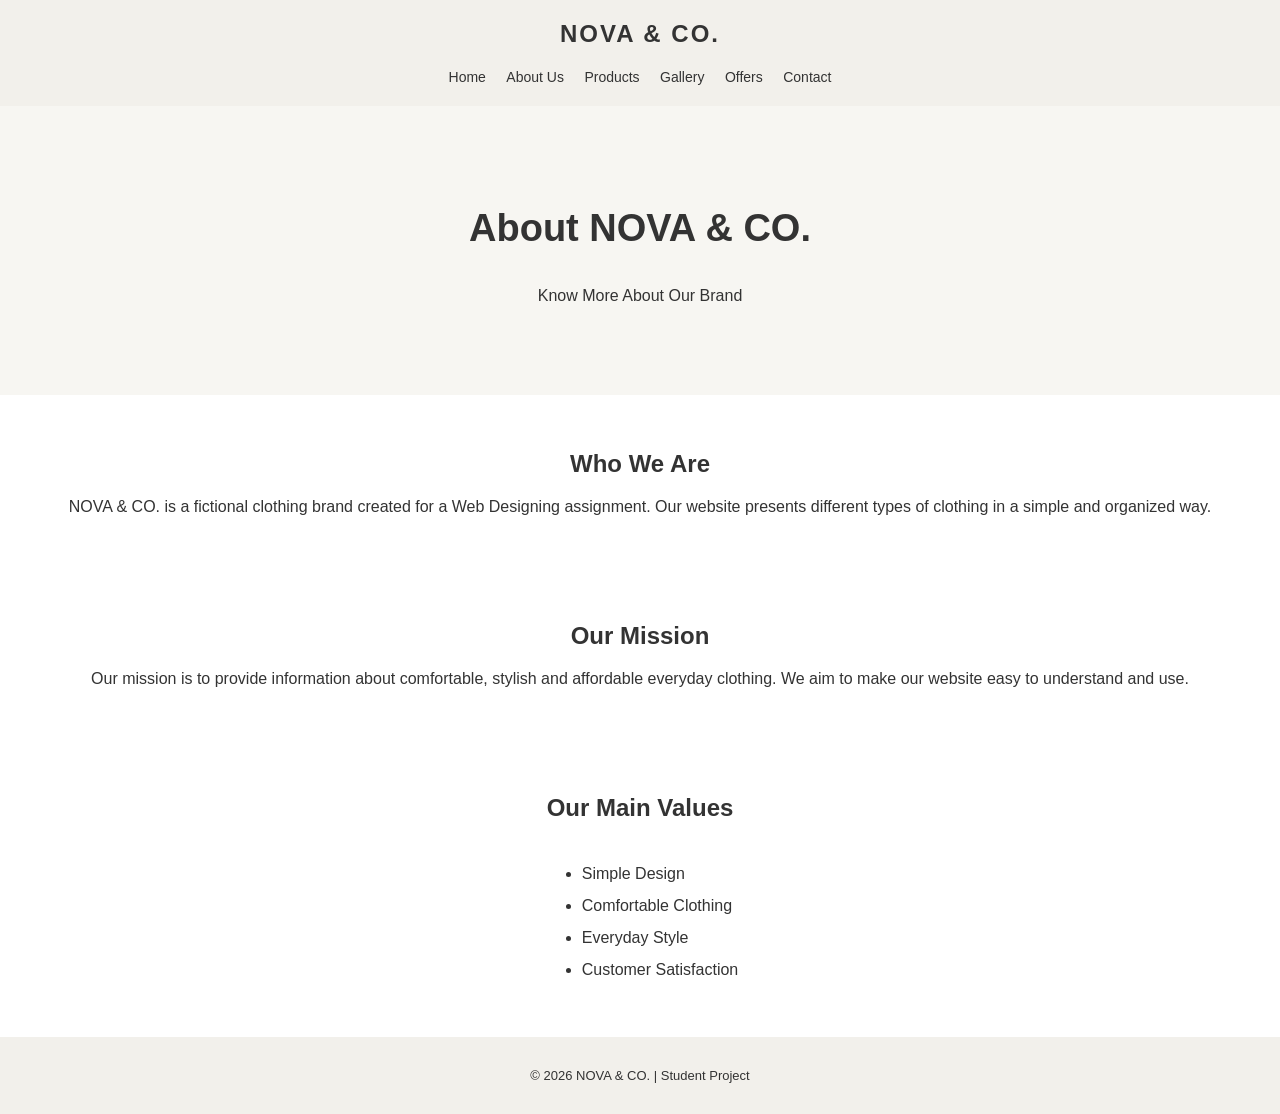
==== about.html @ c16a1593 "first commit" ====
<!DOCTYPE html>
<html lang="en">
<head>
    <meta charset="UTF-8">
    <meta name="viewport" content="width=device-width, initial-scale=1.0">
    <title>About Us | NOVA & CO.</title>
    <link rel="stylesheet" href="style.css">
</head>
<body>

    <header>
        <h2>NOVA & CO.</h2>

        <nav>
            <a href="index.html">Home</a>
            <a href="about.html">About Us</a>
            <a href="products.html">Products</a>
            <a href="gallery.html">Gallery</a>
            <a href="offers.html">Offers</a>
            <a href="contact.html">Contact</a>
        </nav>
    </header>

    <main>
        <section class="welcome">
            <h1>About NOVA & CO.</h1>
            <p>Know More About Our Brand</p>
        </section>

        <section class="intro">
            <h2>Who We Are</h2>
            <p>
                NOVA & CO. is a fictional clothing brand created
                for a Web Designing assignment.
                Our website presents different types of clothing
                in a simple and organized way.
            </p>
        </section>

        <section class="intro">
            <h2>Our Mission</h2>
            <p>
                Our mission is to provide information about
                comfortable, stylish and affordable everyday clothing.
                We aim to make our website easy to understand and use.
            </p>
        </section>

        <section class="categories">
            <h2>Our Main Values</h2>
            <ul>
                <li>Simple Design</li>
                <li>Comfortable Clothing</li>
                <li>Everyday Style</li>
                <li>Customer Satisfaction</li>
            </ul>
        </section>
    </main>

    <footer>
        <p>&copy; 2026 NOVA & CO. | Student Project</p>
    </footer>

</body>
</html>
---- style.css ----
body {
    font-family: Arial, sans-serif;
    margin: 0;
    background-color: white;
    color: #333333;
}

header {
    background-color: #f2f0eb;
    padding: 20px;
    text-align: center;
}

header h2 {
    margin-top: 0;
    letter-spacing: 2px;
}

nav {
    margin-top: 15px;
}

nav a {
    text-decoration: none;
    color: #333333;
    margin: 8px;
    font-size: 14px;
}

nav a:hover {
    color: #987b55;
}

.welcome {
    background-color: #f7f6f2;
    text-align: center;
    padding: 70px 20px;
}

.welcome h1 {
    font-size: 38px;
}

.welcome p {
    line-height: 1.7;
}

.button {
    display: inline-block;
    background-color: #333333;
    color: white;
    text-decoration: none;
    padding: 12px 20px;
    margin-top: 15px;
}

.button:hover {
    background-color: #987b55;
}

.intro,
.categories {
    padding: 35px 20px;
    text-align: center;
}

.categories ul {
    display: inline-block;
    text-align: left;
    line-height: 2;
}

footer {
    background-color: #f2f0eb;
    text-align: center;
    padding: 18px;
    font-size: 13px;
}

@media (max-width: 600px) {
    nav a {
        display: inline-block;
        margin: 8px 5px;
    }

    .welcome h1 {
        font-size: 29px;
    }
}


/* Product table */

.product-list {
    padding: 30px 20px;
    text-align: center;
}

table {
    width: 90%;
    margin: 20px auto;
    border-collapse: collapse;
}

th, td {
    border: 1px solid #cccccc;
    padding: 12px;
    text-align: center;
}

th {
    background-color: #f2f0eb;
}

tr:hover {
    background-color: #f7f6f2;
}

@media (max-width: 600px) {
    table {
        width: 100%;
        font-size: 12px;
    }

    th, td {
        padding: 7px 4px;
    }
}


.gallery {
    display: grid;
    grid-template-columns: repeat(2, 1fr);
    gap: 25px;
    padding: 30px;
}

.photo {
    text-align: center;
    border: 1px solid #dddddd;
    padding: 12px;
    background-color: #ffffff;
}

.photo img {
    width: 100%;
    height: 1000px;
    object-fit: cover;
    display: block;
}

.photo p {
    margin-bottom: 5px;
    font-weight: bold;
}

@media (max-width: 600px) {
    .gallery {
        grid-template-columns: 1fr;
        padding: 15px;
    }

    .photo img {
        height: 1000px;
    }
}

.offer-list {
    display: grid;
    grid-template-columns: repeat(3, 1fr);
    gap: 20px;
    padding: 30px;
}

.offer-card {
    background-color: #f7f6f2;
    border: 1px solid #dddddd;
    padding: 25px 15px;
    text-align: center;
    border-radius: 8px;
}

.offer-card h2 {
    color: #8b5e3c;
    font-size: 28px;
}

.offer-card h3 {
    color: #333333;
}

.offer-card p {
    line-height: 1.6;
}

@media (max-width: 600px) {
    .offer-list {
        grid-template-columns: 1fr;
        padding: 15px;
    }
}

.contact-form {
    max-width: 600px;
    margin: 30px auto;
    padding: 25px;
    background-color: #f7f6f2;
    border: 1px solid #dddddd;
    border-radius: 8px;
}

.contact-form label {
    display: block;
    margin-top: 15px;
    margin-bottom: 6px;
    font-weight: bold;
}

.contact-form input,
.contact-form select,
.contact-form textarea {
    width: 100%;
    padding: 12px;
    border: 1px solid #cccccc;
    border-radius: 4px;
    font-family: Arial, sans-serif;
    font-size: 15px;
    box-sizing: border-box;
}

.contact-form textarea {
    resize: vertical;
}

.contact-form button {
    margin-top: 20px;
    padding: 12px 22px;
    background-color: #333333;
    color: white;
    border: none;
    border-radius: 4px;
    cursor: pointer;
}

.contact-form button:hover {
    background-color: #8b5e3c;
}

@media (max-width: 600px) {
    .contact-form {
        margin: 20px 15px;
        padding: 18px;
    }
}
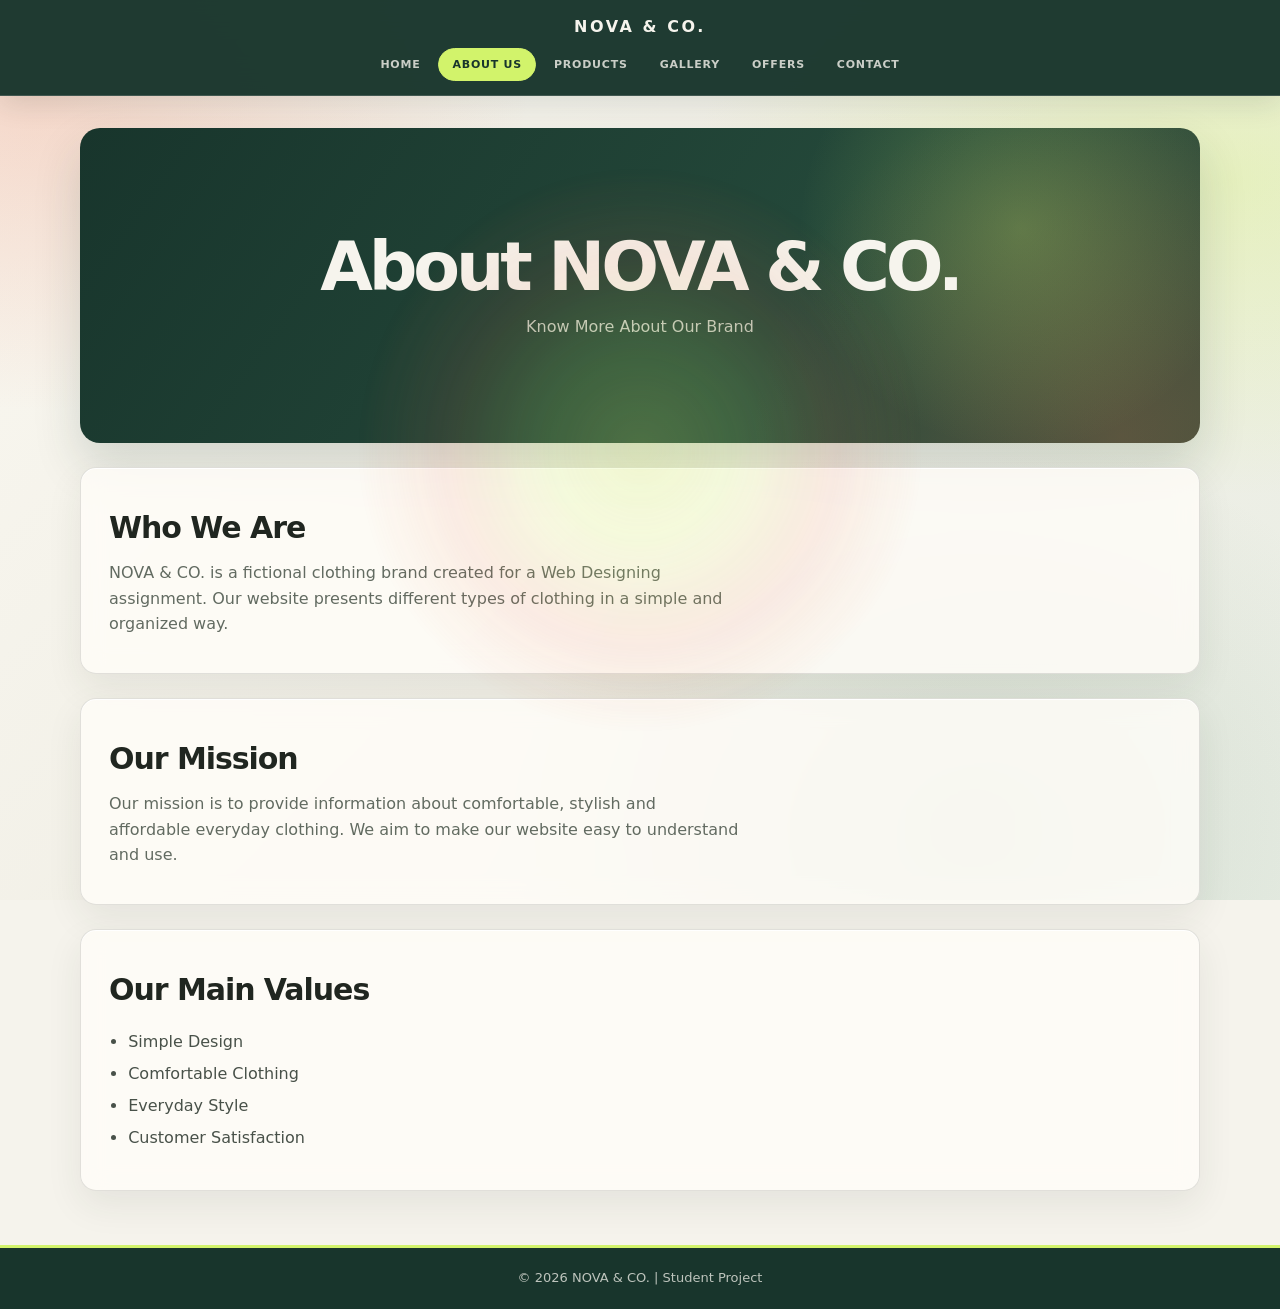
==== commit 84f692a1: "Redesign NOVA pages and add spotlight" ====
--- a/about.html
+++ b/about.html
@@ -14,7 +14,7 @@
 
         <nav>
             <a href="index.html">Home</a>
-            <a href="about.html">About Us</a>
+            <a href="about.html" aria-current="page">About Us</a>
             <a href="products.html">Products</a>
             <a href="gallery.html">Gallery</a>
             <a href="offers.html">Offers</a>
@@ -62,5 +62,6 @@
         <p>&copy; 2026 NOVA & CO. | Student Project</p>
     </footer>
 
+    <script src="spotlight.js"></script>
 </body>
 </html>
--- a/style.css
+++ b/style.css
@@ -1,232 +1,466 @@
+:root {
+    --paper: #f5f3ec;
+    --ink: #202620;
+    --accent: #e76f4b;
+    --panel: rgba(255, 253, 248, 0.82);
+    --edge: rgba(32, 38, 32, 0.2);
+}
+
+* {
+    box-sizing: border-box;
+}
 
 body {
-    font-family: Arial, sans-serif;
     margin: 0;
-    background-color: white;
-    color: #333333;
+    min-height: 100vh;
+    font-family: "Segoe UI", system-ui, sans-serif;
+    color: var(--ink);
+    background-color: var(--paper);
+    background-image:
+        radial-gradient(ellipse at 12% 16%, rgba(255, 111, 145, 0.72), transparent 34%),
+        radial-gradient(ellipse at 87% 19%, rgba(255, 190, 74, 0.62), transparent 31%),
+        radial-gradient(ellipse at 72% 78%, rgba(61, 202, 185, 0.64), transparent 34%),
+        radial-gradient(ellipse at 18% 83%, rgba(112, 117, 235, 0.52), transparent 33%),
+        linear-gradient(135deg, #f4e6eb 0%, #e8e9f7 48%, #e3f1ec 100%);
+    background-attachment: fixed;
+    line-height: 1.6;
+}
+
+.products-page {
+    --spotlight-x: 50vw;
+    --spotlight-y: 28vh;
+    background-color: #e9dfd0;
+    background-image:
+        radial-gradient(ellipse at 4% 16%, rgba(231, 83, 57, 0.95), transparent 32%),
+        radial-gradient(ellipse at 96% 12%, rgba(246, 180, 52, 0.9), transparent 31%),
+        radial-gradient(ellipse at 88% 82%, rgba(36, 112, 105, 0.88), transparent 36%),
+        radial-gradient(ellipse at 8% 94%, rgba(68, 87, 157, 0.78), transparent 34%),
+        linear-gradient(135deg, #f2e6d2 0%, #f2c5a4 48%, #c9d8bd 100%);
+    background-attachment: fixed;
+}
+
+.products-page::before {
+    position: fixed;
+    z-index: 0;
+    inset: 0;
+    background: radial-gradient(430px circle at var(--spotlight-x) var(--spotlight-y), rgba(255, 255, 255, 0.62), rgba(255, 212, 117, 0.2) 42%, transparent 74%);
+    content: "";
+    pointer-events: none;
+    transition: background-position 140ms ease-out;
+}
+
+.products-page main,
+.products-page footer {
+    position: relative;
+    z-index: 1;
+}
+
+.products-page .welcome,
+.products-page .intro,
+.products-page .categories,
+.products-page .product-list {
+    color: #292a31;
+    border-color: rgba(56, 58, 49, 0.25);
+    background: rgba(255, 253, 248, 0.58);
+    border-radius: 18px;
+    -webkit-backdrop-filter: blur(14px) saturate(1.15);
+    backdrop-filter: blur(14px) saturate(1.15);
+    box-shadow: 0 18px 42px rgba(68, 57, 42, 0.12), inset 0 1px 0 rgba(255, 255, 255, 0.86);
+    transition: transform 180ms ease, box-shadow 180ms ease;
+}
+
+.products-page .welcome:hover,
+.products-page .intro:hover,
+.products-page .categories:hover,
+.products-page .product-list:hover {
+    transform: translateY(-2px);
+    box-shadow: 0 22px 50px rgba(68, 57, 42, 0.18), inset 0 1px 0 rgba(255, 255, 255, 0.92);
+}
+
+.products-page .welcome p,
+.products-page .intro p,
+.products-page .product-count {
+    color: #62645e;
+}
+
+.products-page .product-controls label span {
+    color: #44463f;
+}
+
+.products-page header {
+    color: #f7f3e9;
+    border-color: #293c35;
+    background: rgba(38, 55, 48, 0.96);
+    box-shadow: 0 8px 28px rgba(43, 48, 38, 0.2);
+}
+
+.products-page nav a {
+    color: #f7f3e9;
+}
+
+.products-page nav a:hover {
+    background: linear-gradient(115deg, #de9368, #e8bd7b);
+    color: #292a31;
+    border-color: #f1cf9a;
+}
+
+::selection {
+    background: var(--accent);
+    color: var(--ink);
+}
+
+a:focus-visible,
+button:focus-visible,
+input:focus-visible,
+select:focus-visible,
+textarea:focus-visible {
+    outline: 2px solid var(--accent);
+    outline-offset: 3px;
+}
+
+header,
+footer,
+.welcome,
+.intro,
+.categories,
+.product-list,
+.offer-card,
+.photo,
+.contact-form {
+    border: 2px solid var(--edge);
+    background: var(--panel);
+    -webkit-backdrop-filter: blur(18px) saturate(1.35);
+    backdrop-filter: blur(18px) saturate(1.35);
+    box-shadow: 7px 7px 0 var(--ink), inset 0 1px 0 rgba(255, 255, 255, 0.72);
 }
 
 header {
-    background-color: #f2f0eb;
-    padding: 20px;
+    position: sticky;
+    top: 0;
+    z-index: 10;
+    padding: 18px 20px 14px;
     text-align: center;
+    border-radius: 0;
 }
 
 header h2 {
-    margin-top: 0;
-    letter-spacing: 2px;
+    margin: 0;
+    font-size: 15px;
+    font-weight: 700;
+    letter-spacing: 0.18em;
+    text-transform: uppercase;
 }
 
 nav {
-    margin-top: 15px;
+    display: flex;
+    flex-wrap: wrap;
+    justify-content: center;
+    gap: 6px 8px;
+    margin-top: 12px;
 }
 
 nav a {
+    display: inline-block;
+    padding: 7px 14px;
+    border-radius: 0;
+    color: var(--ink);
+    font-size: 14px;
     text-decoration: none;
-    color: #333333;
-    margin: 8px;
-    font-size: 14px;
+    border: 1px solid transparent;
+    font-weight: 700;
+    text-transform: uppercase;
+    transition: background-color 0.15s ease, color 0.15s ease;
 }
 
 nav a:hover {
-    color: #987b55;
+    background: linear-gradient(115deg, #ff5b72, #ff9a55 58%, #ffc857);
+    color: var(--ink);
+    border-color: var(--ink);
+}
+
+main {
+    width: min(1040px, calc(100% - 36px));
+    margin: 28px auto 48px;
+    display: flex;
+    flex-direction: column;
+    gap: 22px;
+}
+
+.welcome,
+.intro,
+.categories,
+.product-list {
+    padding: 36px 28px;
+    text-align: center;
+    border-radius: 0;
 }
 
 .welcome {
-    background-color: #f7f6f2;
-    text-align: center;
-    padding: 70px 20px;
+    padding: 72px 28px;
 }
 
 .welcome h1 {
-    font-size: 38px;
-}
-
-.welcome p {
-    line-height: 1.7;
-}
-
-.button {
+    margin: 0 0 8px;
+    font-size: clamp(26px, 7vw, 46px);
+    line-height: 1.15;
+    letter-spacing: -0.03em;
+}
+
+.welcome p,
+.intro p,
+.categories p,
+.offer-card p {
+    margin: 8px auto 0;
+    max-width: 62ch;
+    color: #4b4e60;
+}
+
+h2, h3 {
+    margin: 0;
+    font-weight: 600;
+}
+
+.button,
+.contact-form button {
     display: inline-block;
-    background-color: #333333;
-    color: white;
+    margin-top: 18px;
+    padding: 12px 24px;
+    border: 2px solid var(--ink);
+    border-radius: 0;
+    background: linear-gradient(115deg, #ff5b72, #ff9a55 58%, #ffc857);
+    color: var(--ink);
+    font-family: inherit;
+    font-size: 15px;
+    font-weight: 700;
     text-decoration: none;
-    padding: 12px 20px;
-    margin-top: 15px;
-}
-
-.button:hover {
-    background-color: #987b55;
-}
-
-.intro,
-.categories {
-    padding: 35px 20px;
-    text-align: center;
-}
-
-.categories ul {
+    cursor: pointer;
+    transition: background-color 0.15s ease, color 0.15s ease, transform 0.15s ease;
+}
+
+.button:hover,
+.contact-form button:hover {
+    background: linear-gradient(115deg, #20223b, #34305a);
+    color: #ffffff;
+    transform: translate(-2px, -2px);
+    box-shadow: 4px 4px 0 var(--accent);
+}
+
+.categories ul,
+.intro ul {
     display: inline-block;
+    margin: 14px 0 0;
+    padding-left: 1.2rem;
     text-align: left;
     line-height: 2;
 }
 
 footer {
-    background-color: #f2f0eb;
+    padding: 18px;
     text-align: center;
-    padding: 18px;
     font-size: 13px;
-}
-
-@media (max-width: 600px) {
-    nav a {
-        display: inline-block;
-        margin: 8px 5px;
-    }
-
-    .welcome h1 {
-        font-size: 29px;
-    }
-}
-
-
-/* Product table */
+    color: var(--panel);
+    background: linear-gradient(115deg, rgba(32, 34, 59, 0.94), rgba(52, 48, 90, 0.92));
+    border: 2px solid var(--ink);
+    border-radius: 0;
+    box-shadow: 7px 7px 0 #35b9a8;
+}
+
+footer p {
+    margin: 0;
+}
 
 .product-list {
-    padding: 30px 20px;
+    padding-bottom: 28px;
+}
+
+.product-controls {
+    display: grid;
+    grid-template-columns: repeat(3, minmax(0, 1fr));
+    gap: 12px;
+    margin: 20px auto 0;
+    text-align: left;
+}
+
+.product-controls label span {
+    display: block;
+    margin-bottom: 5px;
+    font-size: 13px;
+    font-weight: 700;
+}
+
+.product-controls input,
+.product-controls select {
+    width: 100%;
+    min-height: 44px;
+    padding: 9px 11px;
+    border: 2px solid var(--ink);
+    border-radius: 0;
+    background: rgba(255, 255, 255, 0.72);
+    color: var(--ink);
+    font: inherit;
+}
+
+.product-count {
+    margin: 12px 0 0;
+    text-align: left;
+    font-size: 14px;
+    color: #4b4e60;
+}
+
+.product-empty td {
+    padding: 22px 12px;
+    font-weight: 700;
+}
+
+table {
+    width: 100%;
+    margin: 18px auto 0;
+    border-collapse: separate;
+    border-spacing: 0;
+    overflow: hidden;
+    border-radius: 14px;
+}
+
+.products-page table {
+    border: 1px solid rgba(56, 58, 49, 0.16);
+    background: rgba(255, 255, 255, 0.48);
+    color: #292a31;
+    box-shadow: 0 12px 28px rgba(68, 57, 42, 0.08);
+}
+
+.products-page th,
+.products-page td {
+    border-bottom-color: rgba(56, 58, 49, 0.14);
+}
+
+.products-page thead th {
+    background: linear-gradient(110deg, #e7b18c, #e5d5a9);
+    color: #292a31;
+}
+
+.products-page tbody tr:not(.product-empty) {
+    transition: background-color 160ms ease, color 160ms ease;
+}
+
+.products-page tbody tr:not(.product-empty):hover td {
+    background-color: rgba(218, 145, 103, 0.14);
+}
+
+.products-page .product-empty td {
+    color: #44463f;
+}
+
+.products-page tbody td:last-child {
+    font-weight: 700;
+}
+
+th, td {
+    padding: 13px 12px;
+    border-bottom: 1px solid rgba(32, 34, 59, 0.2);
     text-align: center;
 }
 
-table {
-    width: 90%;
-    margin: 20px auto;
-    border-collapse: collapse;
-}
-
-th, td {
-    border: 1px solid #cccccc;
-    padding: 12px;
-    text-align: center;
-}
-
 th {
-    background-color: #f2f0eb;
-}
-
-tr:hover {
-    background-color: #f7f6f2;
-}
-
-@media (max-width: 600px) {
-    table {
-        width: 100%;
-        font-size: 12px;
-    }
-
-    th, td {
-        padding: 7px 4px;
-    }
-}
-
+    background-color: rgba(255, 255, 255, 0.52);
+    font-weight: 700;
+}
+
+tr:last-child td {
+    border-bottom: none;
+}
+
+tr:hover td {
+    background-color: rgba(255, 91, 114, 0.2);
+}
 
 .gallery {
     display: grid;
     grid-template-columns: repeat(2, 1fr);
-    gap: 25px;
-    padding: 30px;
+    gap: 22px;
 }
 
 .photo {
+    padding: 12px 12px 16px;
     text-align: center;
-    border: 1px solid #dddddd;
-    padding: 12px;
-    background-color: #ffffff;
+    border-radius: 0;
+    transition: transform 0.2s ease;
+}
+
+.photo:hover,
+.offer-card:hover {
+    transform: translateY(-4px);
 }
 
 .photo img {
     width: 100%;
-    height: 1000px;
+    height: 420px;
     object-fit: cover;
     display: block;
+    border: 2px solid var(--ink);
+    border-radius: 0;
 }
 
 .photo p {
-    margin-bottom: 5px;
-    font-weight: bold;
-}
-
-@media (max-width: 600px) {
-    .gallery {
-        grid-template-columns: 1fr;
-        padding: 15px;
-    }
-
-    .photo img {
-        height: 1000px;
-    }
+    margin: 12px 0 4px;
+    font-weight: 700;
 }
 
 .offer-list {
     display: grid;
     grid-template-columns: repeat(3, 1fr);
-    gap: 20px;
-    padding: 30px;
+    gap: 22px;
 }
 
 .offer-card {
-    background-color: #f7f6f2;
-    border: 1px solid #dddddd;
-    padding: 25px 15px;
+    padding: 28px 18px;
     text-align: center;
-    border-radius: 8px;
+    border-radius: 0;
+    transition: transform 0.2s ease;
 }
 
 .offer-card h2 {
-    color: #8b5e3c;
-    font-size: 28px;
+    display: inline-block;
+    padding: 0 7px;
+    background: linear-gradient(110deg, #ff5b72, #ffad55);
+    font-size: 32px;
+    color: var(--ink);
 }
 
 .offer-card h3 {
-    color: #333333;
-}
-
-.offer-card p {
-    line-height: 1.6;
-}
-
-@media (max-width: 600px) {
-    .offer-list {
-        grid-template-columns: 1fr;
-        padding: 15px;
-    }
+    margin-top: 8px;
+    color: var(--ink);
 }
 
 .contact-form {
-    max-width: 600px;
-    margin: 30px auto;
-    padding: 25px;
-    background-color: #f7f6f2;
-    border: 1px solid #dddddd;
-    border-radius: 8px;
+    width: min(600px, 100%);
+    margin: 0 auto;
+    padding: 28px;
+    border-radius: 0;
 }
 
 .contact-form label {
     display: block;
     margin-top: 15px;
     margin-bottom: 6px;
-    font-weight: bold;
+    font-weight: 700;
 }
 
 .contact-form input,
 .contact-form select,
 .contact-form textarea {
     width: 100%;
-    padding: 12px;
-    border: 1px solid #cccccc;
-    border-radius: 4px;
-    font-family: Arial, sans-serif;
+    padding: 12px 14px;
+    border: 2px solid var(--ink);
+    border-radius: 0;
+    background: rgba(255, 255, 255, 0.52);
+    color: var(--ink);
+    font-family: inherit;
     font-size: 15px;
-    box-sizing: border-box;
+}
+
+.contact-form input::placeholder,
+.contact-form textarea::placeholder {
+    color: #626477;
 }
 
 .contact-form textarea {
@@ -235,21 +469,1061 @@
 
 .contact-form button {
     margin-top: 20px;
+}
+
+@media (max-width: 800px) {
+    .offer-list {
+        grid-template-columns: 1fr;
+    }
+}
+
+@media (max-width: 600px) {
+    header {
+        padding-left: 10px;
+        padding-right: 10px;
+    }
+
+    header h2 {
+        letter-spacing: 0.22em;
+    }
+
+    nav a {
+        padding: 6px 10px;
+        font-size: 13px;
+    }
+
+    main {
+        width: calc(100% - 24px);
+        margin: 18px auto 32px;
+    }
+
+    .welcome {
+        padding: 42px 16px;
+    }
+
+    .intro,
+    .categories,
+    .product-list,
+    .contact-form {
+        padding: 22px 16px;
+    }
+
+    .gallery {
+        grid-template-columns: 1fr;
+    }
+
+    .product-controls {
+        grid-template-columns: 1fr;
+    }
+
+    .photo img {
+        height: 280px;
+    }
+
+    table {
+        font-size: 13px;
+    }
+
+    th, td {
+        padding: 8px 4px;
+    }
+}
+
+@media (prefers-reduced-motion: reduce) {
+    .products-page *,
+    .products-page *::before,
+    .products-page *::after {
+        scroll-behavior: auto !important;
+        transition-duration: 0.01ms !important;
+    }
+}
+
+@supports not ((backdrop-filter: blur(1px)) or (-webkit-backdrop-filter: blur(1px))) {
+    header,
+    footer,
+    .welcome,
+    .intro,
+    .categories,
+    .product-list,
+    .offer-card,
+    .photo,
+    .contact-form {
+        background: rgba(255, 255, 255, 0.92);
+    }
+}
+
+/* Products page: bold editorial shop layout */
+.products-page {
+    --shop-ink: #202620;
+    --shop-green: #18352c;
+    --shop-lime: #d2f36b;
+    --shop-paper: #f5f3ec;
+    color: var(--shop-ink);
+    background: var(--shop-paper);
+}
+
+.products-page [hidden] {
+    display: none !important;
+}
+
+.products-page::before {
+    display: none;
+}
+
+.products-page .shop-header {
+    position: sticky;
+    top: 0;
+    display: grid;
+    grid-template-columns: 1fr auto 1fr;
+    align-items: center;
+    gap: 20px;
+    padding: 12px clamp(18px, 5vw, 72px);
+    text-align: left;
+    color: #f6f4ed;
+    background: var(--shop-green);
+    border: 0;
+    border-bottom: 1px solid rgba(255, 255, 255, 0.16);
+    box-shadow: none;
+    -webkit-backdrop-filter: none;
+    backdrop-filter: none;
+}
+
+.products-page .brand {
+    display: inline-flex;
+    align-items: center;
+    gap: 10px;
+    width: fit-content;
+    color: inherit;
+    font-size: 15px;
+    font-weight: 800;
+    letter-spacing: 0.12em;
+    text-decoration: none;
+}
+
+.products-page .brand i {
+    color: var(--shop-lime);
+    font-style: normal;
+}
+
+.products-page .brand-mark {
+    display: grid;
+    width: 30px;
+    height: 30px;
+    place-items: center;
+    background: var(--shop-lime);
+    color: var(--shop-green);
+    font-size: 16px;
+    letter-spacing: 0;
+}
+
+.products-page .shop-header nav {
+    display: flex;
+    flex-wrap: wrap;
+    justify-content: center;
+    gap: 4px;
+    margin: 0;
+}
+
+.products-page .shop-header nav a {
+    padding: 8px 11px;
+    color: rgba(246, 244, 237, 0.78);
+    font-size: 11px;
+    font-weight: 700;
+    letter-spacing: 0.08em;
+}
+
+.products-page .shop-header nav a[aria-current="page"],
+.products-page .shop-header nav a:hover {
+    color: var(--shop-lime);
+    background: transparent;
+    border-color: transparent;
+}
+
+.products-page .header-note {
+    justify-self: end;
+    color: var(--shop-lime);
+    font-size: 10px;
+    font-weight: 800;
+    letter-spacing: 0.12em;
+    text-decoration: none;
+}
+
+.products-page .header-note span {
+    margin-left: 8px;
+    font-size: 16px;
+}
+
+.products-page .shop-main {
+    display: block;
+    width: min(1320px, calc(100% - 48px));
+    margin: 28px auto 50px;
+}
+
+.products-page .shop-hero {
+    position: relative;
+    display: grid;
+    min-height: 510px;
+    grid-template-columns: 1fr 0.9fr;
+    overflow: hidden;
+    background: var(--shop-green);
+    color: #f7f4e9;
+}
+
+.products-page .hero-copy {
+    z-index: 1;
+    align-self: center;
+    padding: clamp(34px, 7vw, 92px);
+}
+
+.products-page .eyebrow {
+    display: flex;
+    align-items: center;
+    gap: 9px;
+    margin: 0;
+    color: var(--shop-lime);
+    font-size: 10px;
+    font-weight: 800;
+    letter-spacing: 0.18em;
+}
+
+.products-page .eyebrow > span {
+    width: 7px;
+    height: 7px;
+    border-radius: 50%;
+    background: var(--shop-lime);
+    box-shadow: 0 0 12px rgba(210, 243, 107, 0.7);
+}
+
+.products-page .shop-hero h1 {
+    margin: 24px 0 18px;
+    font-size: clamp(48px, 7.4vw, 92px);
+    font-weight: 650;
+    letter-spacing: -0.075em;
+    line-height: 0.92;
+}
+
+.products-page .shop-hero h1 em {
+    color: var(--shop-lime);
+    font-family: Georgia, serif;
+    font-weight: 400;
+}
+
+.products-page .hero-subtitle {
+    max-width: 390px;
+    margin: 0;
+    color: rgba(247, 244, 233, 0.7);
+    font-size: 15px;
+}
+
+.products-page .hero-link {
+    display: inline-flex;
+    align-items: center;
+    gap: 26px;
+    margin-top: 28px;
+    padding-bottom: 8px;
+    color: #f7f4e9;
+    border-bottom: 1px solid rgba(247, 244, 233, 0.44);
+    font-size: 10px;
+    font-weight: 800;
+    letter-spacing: 0.14em;
+    text-decoration: none;
+}
+
+.products-page .hero-link span {
+    color: var(--shop-lime);
+    font-size: 18px;
+}
+
+.products-page .hero-art {
+    position: relative;
+    min-height: 100%;
+    overflow: hidden;
+    background: #d5eb75;
+    color: var(--shop-green);
+}
+
+.products-page .hero-art::before,
+.products-page .hero-art::after {
+    position: absolute;
+    content: "";
+}
+
+.products-page .hero-art::before {
+    inset: 8% 13%;
+    border: 1px solid rgba(24, 53, 44, 0.24);
+    border-radius: 50% 50% 0 0;
+    transform: rotate(9deg);
+}
+
+.products-page .hero-art::after {
+    right: -14%;
+    bottom: -27%;
+    width: 75%;
+    aspect-ratio: 1;
+    border: 1px solid rgba(24, 53, 44, 0.3);
+    border-radius: 50%;
+}
+
+.products-page .hero-orbit {
+    position: absolute;
+    left: 16%;
+    top: 17%;
+    width: 72%;
+    height: 68%;
+    border: 1px solid rgba(24, 53, 44, 0.22);
+    border-radius: 50%;
+    transform: rotate(-26deg);
+}
+
+.products-page .orbit-two {
+    transform: rotate(33deg) scale(0.84);
+}
+
+.products-page .hero-garment {
+    position: absolute;
+    top: 48%;
+    left: 51%;
+    color: #20392d;
+    font-family: Georgia, serif;
+    font-size: clamp(110px, 19vw, 250px);
+    line-height: 1;
+    transform: translate(-50%, -50%) rotate(-12deg);
+}
+
+.products-page .hero-sticker {
+    position: absolute;
+    top: 13%;
+    right: 13%;
+    display: grid;
+    width: 84px;
+    height: 84px;
+    place-content: center;
+    border-radius: 50%;
+    background: #f1eee3;
+    color: #20392d;
+    font-size: 10px;
+    font-weight: 900;
+    letter-spacing: 0.12em;
+    line-height: 1.4;
+    text-align: center;
+    transform: rotate(10deg);
+}
+
+.products-page .hero-side-note {
+    position: absolute;
+    right: 22px;
+    bottom: 22px;
+    font-size: 9px;
+    font-weight: 800;
+    letter-spacing: 0.2em;
+    writing-mode: vertical-rl;
+}
+
+.products-page .hero-index {
+    position: absolute;
+    right: 24px;
+    bottom: 20px;
+    z-index: 2;
+    display: flex;
+    gap: 8px;
+    color: rgba(247, 244, 233, 0.55);
+    font-size: 10px;
+}
+
+.products-page .hero-index span:first-child {
+    color: var(--shop-lime);
+}
+
+.products-page .collection-section {
+    padding: clamp(48px, 8vw, 94px) 0 54px;
+}
+
+.products-page .collection-heading {
+    display: flex;
+    align-items: end;
+    justify-content: space-between;
+    gap: 20px;
+}
+
+.products-page .dark-eyebrow {
+    color: #63715d;
+}
+
+.products-page .dark-eyebrow > span {
+    display: none;
+}
+
+.products-page .collection-heading h2 {
+    margin-top: 10px;
+    font-size: clamp(36px, 5vw, 58px);
+    font-weight: 650;
+    letter-spacing: -0.06em;
+    line-height: 1;
+}
+
+.products-page .collection-heading h2 span {
+    color: #e76f4b;
+}
+
+.products-page .collection-intro {
+    margin: 0 0 4px;
+    color: #697066;
+    font-size: 13px;
+    text-align: right;
+}
+
+.products-page .collection-tools {
+    display: flex;
+    align-items: center;
+    justify-content: space-between;
+    gap: 18px;
+    margin-top: 38px;
+    padding: 12px 0;
+    border-top: 1px solid rgba(32, 38, 32, 0.17);
+    border-bottom: 1px solid rgba(32, 38, 32, 0.17);
+}
+
+.products-page .search-box {
+    display: flex;
+    align-items: center;
+    gap: 12px;
+    width: min(480px, 100%);
+}
+
+.products-page .search-icon {
+    color: #344a3c;
+    font-size: 28px;
+    line-height: 1;
+}
+
+.products-page .search-box input {
+    width: 100%;
+    padding: 10px 0;
+    border: 0;
+    outline: 0;
+    background: transparent;
+    color: var(--shop-ink);
+    font: inherit;
+    font-size: 14px;
+}
+
+.products-page .search-box input::placeholder {
+    color: #83877c;
+}
+
+.products-page .search-box kbd {
+    padding: 2px 8px;
+    border: 1px solid rgba(32, 38, 32, 0.2);
+    color: #697066;
+    font: inherit;
+    font-size: 11px;
+}
+
+.products-page .sort-box {
+    display: flex;
+    align-items: center;
+    gap: 12px;
+    color: #657064;
+    font-size: 9px;
+    font-weight: 800;
+    letter-spacing: 0.14em;
+}
+
+.products-page .sort-box select {
+    min-height: 40px;
+    padding: 7px 30px 7px 10px;
+    border: 1px solid rgba(32, 38, 32, 0.2);
+    border-radius: 0;
+    background: transparent;
+    color: var(--shop-ink);
+    font: inherit;
+    font-size: 12px;
+    letter-spacing: 0;
+}
+
+.products-page .category-chips {
+    display: flex;
+    align-items: center;
+    gap: 8px;
+    margin: 18px 0 24px;
+}
+
+.products-page .category-chip {
+    min-height: 36px;
+    padding: 7px 13px;
+    border: 1px solid rgba(32, 38, 32, 0.2);
+    border-radius: 99px;
+    background: transparent;
+    color: #485149;
+    font: inherit;
+    font-size: 11px;
+    cursor: pointer;
+    transition: background 160ms ease, color 160ms ease, border-color 160ms ease;
+}
+
+.products-page .category-chip:hover,
+.products-page .category-chip.is-active {
+    border-color: var(--shop-green);
+    background: var(--shop-green);
+    color: #fff;
+}
+
+.products-page .category-chip span {
+    margin-left: 5px;
+    color: var(--shop-lime);
+    font-size: 9px;
+}
+
+.products-page #product-count {
+    margin: 0 0 0 auto;
+    color: #74796f;
+    font-size: 11px;
+}
+
+.products-page .product-grid {
+    display: grid;
+    grid-template-columns: repeat(4, minmax(0, 1fr));
+    gap: 18px;
+}
+
+.products-page .product-card {
+    min-width: 0;
+    animation: product-rise 420ms both;
+}
+
+.products-page .product-card:nth-child(2) { animation-delay: 60ms; }
+.products-page .product-card:nth-child(3) { animation-delay: 120ms; }
+.products-page .product-card:nth-child(4) { animation-delay: 180ms; }
+
+@keyframes product-rise {
+    from { opacity: 0; transform: translateY(12px); }
+    to { opacity: 1; transform: translateY(0); }
+}
+
+.products-page .product-art {
+    position: relative;
+    display: grid;
+    aspect-ratio: 0.82;
+    place-items: center;
+    overflow: hidden;
+    isolation: isolate;
+}
+
+.products-page .art-coral { background: #ef886b; }
+.products-page .art-blue { background: #9eb8d5; }
+.products-page .art-lime { background: #d2df8c; }
+.products-page .art-lilac { background: #b8a7c8; }
+
+.products-page .art-caption,
+.products-page .art-index {
+    position: absolute;
+    z-index: 2;
+    color: rgba(32, 38, 32, 0.7);
+    font-size: 9px;
+    font-weight: 800;
+    letter-spacing: 0.13em;
+}
+
+.products-page .art-caption { top: 15px; left: 15px; }
+.products-page .art-index { right: 14px; bottom: 12px; font-size: 11px; }
+
+.products-page .art-shape {
+    position: absolute;
+    z-index: -1;
+    display: block;
+}
+
+.products-page .shape-disc {
+    width: 75%;
+    aspect-ratio: 1;
+    border: 1px solid rgba(32, 38, 32, 0.28);
+    border-radius: 50%;
+    box-shadow: 0 0 0 24px rgba(255, 255, 255, 0.1), 0 0 0 48px rgba(32, 38, 32, 0.06);
+}
+
+.products-page .shape-stripe {
+    width: 48%;
+    height: 140%;
+    border: 1px solid rgba(32, 38, 32, 0.24);
+    transform: rotate(35deg);
+    box-shadow: 28px 0 rgba(255, 255, 255, 0.09), -28px 0 rgba(32, 38, 32, 0.06);
+}
+
+.products-page .shape-blob {
+    width: 76%;
+    aspect-ratio: 1;
+    border: 1px solid rgba(32, 38, 32, 0.28);
+    border-radius: 42% 58% 67% 33% / 38% 38% 62% 62%;
+    transform: rotate(-22deg);
+}
+
+.products-page .shape-ring {
+    width: 72%;
+    aspect-ratio: 1;
+    border: 1px solid rgba(32, 38, 32, 0.35);
+    border-radius: 50%;
+    box-shadow: inset 0 0 0 22px rgba(255, 255, 255, 0.1), inset 0 0 0 44px rgba(32, 38, 32, 0.07);
+}
+
+.products-page .garment-icon {
+    display: grid;
+    width: 120px;
+    height: 120px;
+    place-items: center;
+    border: 1px solid rgba(255, 255, 255, 0.48);
+    border-radius: 50%;
+    background: rgba(255, 250, 236, 0.68);
+    box-shadow: 0 15px 32px rgba(42, 39, 32, 0.12);
+    font-size: 54px;
+    transition: transform 240ms ease;
+}
+
+.products-page .product-card:hover .garment-icon {
+    transform: scale(1.1) rotate(-5deg);
+}
+
+.products-page .product-meta,
+.products-page .product-title-row {
+    display: flex;
+    align-items: center;
+    justify-content: space-between;
+    gap: 10px;
+}
+
+.products-page .product-meta {
+    margin-top: 15px;
+    color: #687266;
+    font-size: 8px;
+    font-weight: 800;
+    letter-spacing: 0.13em;
+}
+
+.products-page .product-code {
+    color: #898b80;
+}
+
+.products-page .product-title-row {
+    margin-top: 5px;
+}
+
+.products-page .product-title-row h3 {
+    font-size: 17px;
+    font-weight: 650;
+    letter-spacing: -0.03em;
+}
+
+.products-page .product-price {
+    white-space: nowrap;
+    font-size: 14px;
+    font-weight: 800;
+}
+
+.products-page .product-description {
+    margin: 5px 0 0;
+    color: #777a70;
+    font-size: 11px;
+}
+
+.products-page .empty-state {
+    padding: 54px 20px;
+    text-align: center;
+}
+
+.products-page .empty-state > span {
+    color: #e76f4b;
+    font-size: 38px;
+}
+
+.products-page .empty-state h3 {
+    margin-top: 8px;
+    font-size: 24px;
+}
+
+.products-page .empty-state p {
+    color: #74796f;
+}
+
+.products-page .empty-state button {
+    margin-top: 12px;
+    padding: 12px 16px;
+    border: 0;
+    background: var(--shop-green);
+    color: #fff;
+    font: inherit;
+    font-size: 10px;
+    font-weight: 800;
+    letter-spacing: 0.1em;
+    cursor: pointer;
+}
+
+.products-page .shop-note {
+    display: flex;
+    justify-content: space-between;
+    gap: 15px;
+    padding: 24px 28px;
+    background: var(--shop-lime);
+    color: var(--shop-green);
+    font-size: clamp(12px, 2vw, 19px);
+    font-weight: 900;
+    letter-spacing: 0.1em;
+}
+
+.products-page .shop-footer {
+    display: flex;
+    align-items: center;
+    justify-content: space-between;
+    gap: 20px;
+    padding: 22px clamp(18px, 5vw, 72px);
+    background: var(--shop-green);
+    color: rgba(246, 244, 237, 0.72);
+    border: 0;
+    border-radius: 0;
+    box-shadow: none;
+    font-size: 11px;
+}
+
+.products-page .footer-brand {
+    color: #f6f4ed;
+}
+
+.products-page .shop-footer p {
+    margin: 0;
+}
+
+.visually-hidden {
+    position: absolute;
+    width: 1px;
+    height: 1px;
+    padding: 0;
+    margin: -1px;
+    overflow: hidden;
+    clip: rect(0, 0, 0, 0);
+    white-space: nowrap;
+    border: 0;
+}
+
+@media (max-width: 900px) {
+    .products-page .product-grid { grid-template-columns: repeat(2, minmax(0, 1fr)); }
+    .products-page .shop-header { grid-template-columns: 1fr auto; }
+    .products-page .shop-header nav { grid-column: 1 / -1; grid-row: 2; }
+    .products-page .header-note { grid-column: 2; grid-row: 1; }
+}
+
+@media (max-width: 600px) {
+    .products-page .shop-main { width: calc(100% - 28px); margin-top: 14px; }
+    .products-page .shop-header { gap: 8px; padding: 10px 14px; }
+    .products-page .shop-header nav { gap: 0; }
+    .products-page .shop-header nav a { padding: 7px 8px; font-size: 9px; }
+    .products-page .header-note { font-size: 8px; }
+    .products-page .shop-hero { min-height: auto; grid-template-columns: 1fr 0.72fr; }
+    .products-page .hero-copy { padding: 34px 18px; }
+    .products-page .shop-hero h1 { font-size: clamp(42px, 12vw, 66px); }
+    .products-page .hero-subtitle { font-size: 12px; }
+    .products-page .hero-link { gap: 10px; font-size: 8px; }
+    .products-page .hero-art { min-height: 390px; }
+    .products-page .hero-sticker { top: 11%; right: 7%; width: 60px; height: 60px; font-size: 8px; }
+    .products-page .hero-garment { font-size: 100px; }
+    .products-page .hero-side-note { right: 10px; bottom: 12px; font-size: 7px; }
+    .products-page .hero-index { right: auto; left: 18px; bottom: 10px; }
+    .products-page .collection-heading { align-items: start; flex-direction: column; }
+    .products-page .collection-intro { text-align: left; }
+    .products-page .collection-tools { align-items: stretch; flex-direction: column; gap: 8px; margin-top: 24px; }
+    .products-page .sort-box { justify-content: space-between; }
+    .products-page .category-chips { flex-wrap: wrap; gap: 6px; }
+    .products-page #product-count { flex-basis: 100%; margin: 6px 0 0; }
+    .products-page .product-grid { gap: 24px 12px; }
+    .products-page .garment-icon { width: 78px; height: 78px; font-size: 38px; }
+    .products-page .product-title-row { align-items: start; flex-direction: column; gap: 2px; }
+    .products-page .product-title-row h3 { font-size: 15px; }
+    .products-page .product-description { font-size: 10px; }
+    .products-page .shop-note { flex-direction: column; gap: 7px; padding: 20px; }
+    .products-page .shop-footer { align-items: flex-start; flex-direction: column; gap: 10px; }
+}
+
+@media (prefers-reduced-motion: reduce) {
+    .products-page .product-card,
+    .products-page .garment-icon,
+    .products-page .category-chip { animation: none; transition: none; }
+}
+
+/* Shared NOVA look for Home, About, Gallery, Offers, and Contact */
+body:not(.products-page) {
+    color: #202620;
+    background-color: #f5f3ec;
+    background-image:
+        radial-gradient(ellipse at 3% 10%, rgba(231, 111, 75, 0.24), transparent 28%),
+        radial-gradient(ellipse at 96% 20%, rgba(210, 243, 107, 0.32), transparent 31%),
+        radial-gradient(ellipse at 76% 92%, rgba(110, 147, 119, 0.18), transparent 34%),
+        linear-gradient(135deg, #faf8f1 0%, #f1efe6 54%, #e9eee5 100%);
+    background-attachment: fixed;
+}
+
+body:not(.products-page) header {
+    padding: 14px clamp(14px, 4vw, 52px);
+    color: #f6f4ed;
+    background: rgba(24, 53, 44, 0.97);
+    border: 0;
+    border-bottom: 1px solid rgba(255, 255, 255, 0.15);
+    box-shadow: 0 8px 26px rgba(24, 53, 44, 0.12);
+    -webkit-backdrop-filter: blur(16px);
+    backdrop-filter: blur(16px);
+}
+
+body:not(.products-page) header h2 {
+    font-size: 16px;
+    letter-spacing: 0.16em;
+}
+
+body:not(.products-page) nav {
+    gap: 4px;
+    margin-top: 8px;
+}
+
+body:not(.products-page) nav a {
+    padding: 7px 13px;
+    border-radius: 999px;
+    color: rgba(246, 244, 237, 0.8);
+    font-size: 11px;
+    letter-spacing: 0.07em;
+}
+
+body:not(.products-page) nav a[aria-current="page"],
+body:not(.products-page) nav a:hover {
+    color: #18352c;
+    background: #d2f36b;
+    border-color: #d2f36b;
+}
+
+body:not(.products-page) main {
+    width: min(1120px, calc(100% - 40px));
+    margin: 32px auto 54px;
+    gap: 24px;
+}
+
+body:not(.products-page) .welcome {
+    position: relative;
+    overflow: hidden;
+    padding: clamp(52px, 9vw, 104px) 28px;
+    color: #f6f4ed;
+    background:
+        radial-gradient(circle at 84% 32%, rgba(210, 243, 107, 0.26), transparent 23%),
+        radial-gradient(circle at 93% 98%, rgba(231, 111, 75, 0.24), transparent 34%),
+        linear-gradient(125deg, #18352c, #254a3b 68%, #314e3b);
+    border: 0;
+    border-radius: 20px;
+    box-shadow: 0 22px 48px rgba(24, 53, 44, 0.16);
+}
+
+body:not(.products-page) .welcome h1 {
+    max-width: 18ch;
+    margin: 0 auto 12px;
+    font-size: clamp(38px, 7vw, 68px);
+    letter-spacing: -0.06em;
+    line-height: 1.02;
+}
+
+body:not(.products-page) .welcome p {
+    color: rgba(246, 244, 237, 0.76);
+}
+
+body:not(.products-page) .intro,
+body:not(.products-page) .categories,
+body:not(.products-page) .offer-card,
+body:not(.products-page) .photo,
+body:not(.products-page) .contact-form {
+    color: #202620;
+    background: rgba(255, 253, 248, 0.82);
+    border: 1px solid rgba(32, 38, 32, 0.13);
+    border-radius: 16px;
+    box-shadow: 0 14px 36px rgba(41, 48, 37, 0.08), inset 0 1px 0 rgba(255, 255, 255, 0.9);
+    -webkit-backdrop-filter: blur(12px);
+    backdrop-filter: blur(12px);
+}
+
+body:not(.products-page) .intro,
+body:not(.products-page) .categories {
+    text-align: left;
+}
+
+body:not(.products-page) .intro h2,
+body:not(.products-page) .categories h2 {
+    font-size: clamp(22px, 3vw, 30px);
+    letter-spacing: -0.035em;
+}
+
+body:not(.products-page) .intro p,
+body:not(.products-page) .categories p {
+    margin-left: 0;
+    color: #626b61;
+}
+
+body:not(.products-page) .categories ul,
+body:not(.products-page) .intro ul {
+    margin-top: 12px;
+    color: #485149;
+}
+
+body:not(.products-page) .button,
+body:not(.products-page) .contact-form button {
     padding: 12px 22px;
-    background-color: #333333;
-    color: white;
-    border: none;
-    border-radius: 4px;
-    cursor: pointer;
-}
-
-.contact-form button:hover {
-    background-color: #8b5e3c;
+    border: 1px solid #18352c;
+    border-radius: 999px;
+    background: #d2f36b;
+    color: #18352c;
+    box-shadow: 0 5px 0 rgba(11, 33, 25, 0.22);
+    font-size: 12px;
+    letter-spacing: 0.08em;
+    text-transform: uppercase;
+}
+
+body:not(.products-page) .button:hover,
+body:not(.products-page) .contact-form button:hover {
+    background: #e76f4b;
+    color: #fffaf2;
+    box-shadow: 0 5px 0 rgba(11, 33, 25, 0.2);
+}
+
+body:not(.products-page) footer {
+    padding: 20px;
+    color: rgba(246, 244, 237, 0.75);
+    background: #18352c;
+    border: 0;
+    border-top: 3px solid #d2f36b;
+    border-radius: 0;
+    box-shadow: none;
+}
+
+body:not(.products-page) .gallery {
+    gap: 20px;
+}
+
+body:not(.products-page) .photo {
+    padding: 12px 12px 16px;
+    transition: transform 180ms ease, box-shadow 180ms ease;
+}
+
+body:not(.products-page) .photo:hover,
+body:not(.products-page) .offer-card:hover {
+    transform: translateY(-4px);
+    box-shadow: 0 20px 40px rgba(41, 48, 37, 0.14);
+}
+
+body:not(.products-page) .photo img {
+    height: clamp(240px, 35vw, 400px);
+    border: 0;
+    border-radius: 10px;
+}
+
+body:not(.products-page) .photo p {
+    margin-top: 14px;
+    color: #33483b;
+    font-size: 14px;
+}
+
+body:not(.products-page) .offer-list {
+    gap: 18px;
+}
+
+body:not(.products-page) .offer-card {
+    padding: 28px 20px;
+    transition: transform 180ms ease, box-shadow 180ms ease;
+}
+
+body:not(.products-page) .offer-card h2 {
+    padding: 6px 13px;
+    border-radius: 999px;
+    background: #d2f36b;
+    color: #18352c;
+    font-size: 28px;
+}
+
+body:not(.products-page) .offer-card h3 {
+    margin-top: 16px;
+    color: #202620;
+}
+
+body:not(.products-page) .offer-card p {
+    color: #626b61;
+}
+
+body:not(.products-page) .contact-form {
+    padding: clamp(22px, 4vw, 36px);
+}
+
+body:not(.products-page) .contact-form input,
+body:not(.products-page) .contact-form select,
+body:not(.products-page) .contact-form textarea {
+    border: 1px solid rgba(32, 38, 32, 0.2);
+    border-radius: 8px;
+    background: #fffefa;
+}
+
+body:not(.products-page) .contact-form input:focus,
+body:not(.products-page) .contact-form select:focus,
+body:not(.products-page) .contact-form textarea:focus {
+    border-color: #547459;
+    box-shadow: 0 0 0 3px rgba(210, 243, 107, 0.4);
+    outline: 0;
+}
+
+@media (max-width: 800px) {
+    body:not(.products-page) .offer-list {
+        grid-template-columns: repeat(2, minmax(0, 1fr));
+    }
+}
+
+/* Shared pointer-follow spotlight, layered above each page without blocking clicks */
+.cursor-spotlight {
+    position: fixed;
+    z-index: 10000;
+    top: 50vh;
+    left: 50vw;
+    width: min(560px, 88vw);
+    aspect-ratio: 1;
+    border-radius: 50%;
+    background: radial-gradient(circle, rgba(210, 243, 107, 0.28) 0%, rgba(210, 243, 107, 0.18) 26%, rgba(231, 111, 75, 0.12) 48%, transparent 72%);
+    filter: blur(8px);
+    opacity: 0.9;
+    pointer-events: none;
+    transform: translate(-50%, -50%);
+    will-change: transform;
 }
 
 @media (max-width: 600px) {
-    .contact-form {
-        margin: 20px 15px;
-        padding: 18px;
-    }
-}+    .cursor-spotlight {
+        width: min(420px, 94vw);
+        opacity: 0.68;
+    }
+}
+
+@media (prefers-reduced-motion: reduce) {
+    .cursor-spotlight {
+        transition: none;
+    }
+}
+
+@media (max-width: 600px) {
+    body:not(.products-page) header {
+        padding-top: 12px;
+        padding-bottom: 10px;
+    }
+
+    body:not(.products-page) nav a {
+        padding: 6px 9px;
+        font-size: 9px;
+    }
+
+    body:not(.products-page) main {
+        width: calc(100% - 28px);
+        margin: 18px auto 36px;
+    }
+
+    body:not(.products-page) .welcome {
+        border-radius: 16px;
+    }
+
+    body:not(.products-page) .gallery,
+    body:not(.products-page) .offer-list {
+        grid-template-columns: 1fr;
+    }
+}
